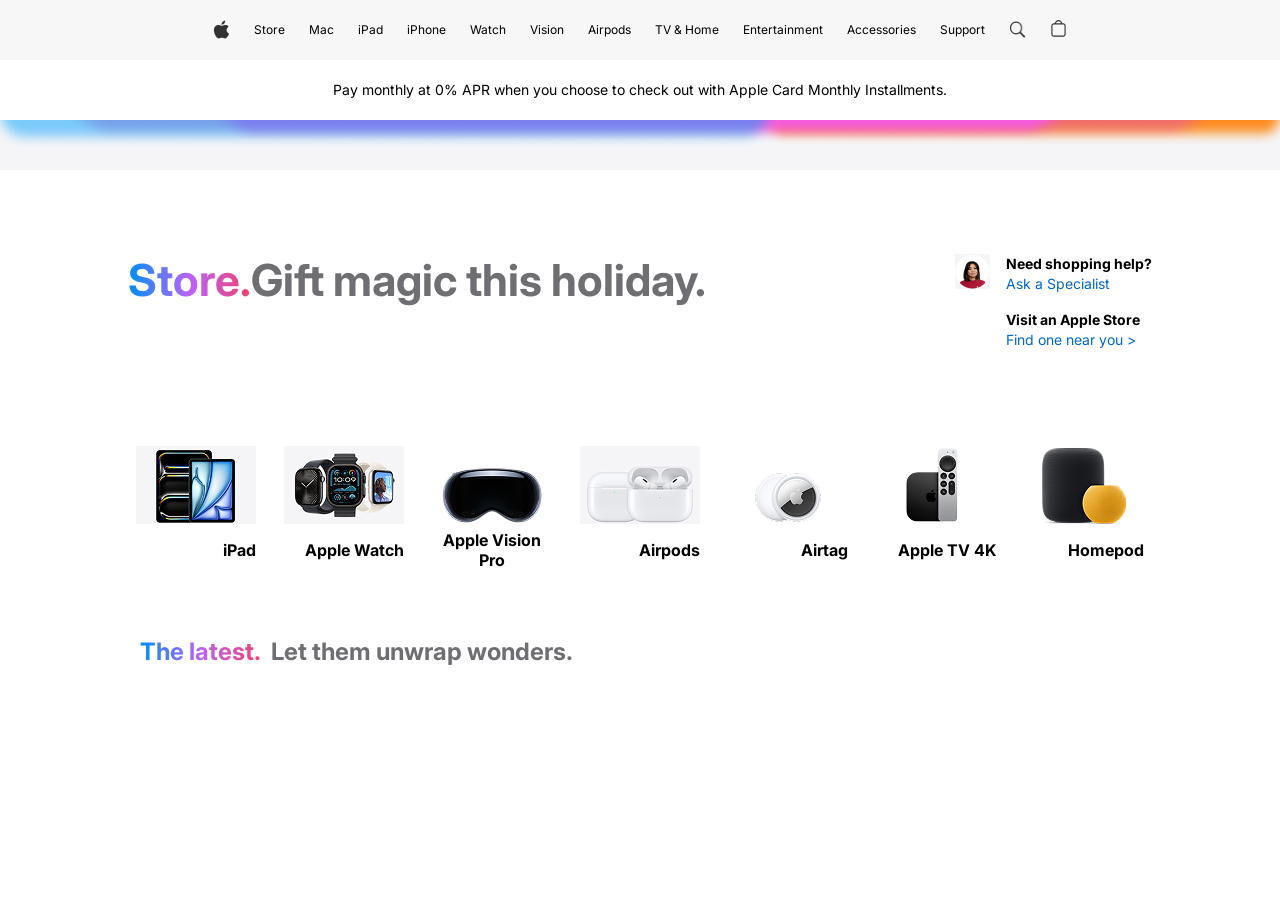
==== store.html @ 574b1105 "storeluugoo orsoon" ====
<!DOCTYPE html>
<html lang="en">
  <head>
    <meta charset="UTF-8" />
    <meta name="viewport" content="width=device-width, initial-scale=1.0" />
    <title>Store</title>
    <link rel="stylesheet" href="./store.css" />
    <link rel="preconnect" href="https://fonts.googleapis.com" />
    <link rel="preconnect" href="https://fonts.gstatic.com" crossorigin />
    <link
      href="https://fonts.googleapis.com/css2?family=Inter:ital,opsz,wght@0,14..32,100..900;1,14..32,100..900&display=swap"
      rel="stylesheet"
    />
  </head>
  <body>
    <div class="sections">
      <!-- section 1 -->
      <div class="section1 column">
        <!-- navigation bicih logo blur -->
        <div class="navigation2">
          <!-- header logos -->
          <div class="header center">
            <div class="menu2 row">
              <img src="/SVG.svg" alt="" class="icon" />
              <p class="inter">Store</p>
              <p class="inter">Mac</p>
              <p class="inter">iPad</p>
              <p class="inter">iPhone</p>
              <p class="inter">Watch</p>
              <p class="inter">Vision</p>
              <p class="inter">Airpods</p>
              <p class="inter">TV & Home</p>
              <p class="inter">Entertainment</p>
              <p class="inter">Accessories</p>
              <p class="inter">Support</p>
              <img src="/search.png" alt="" class="icon center" />
              <img src="/bag.svg" alt="" class="icon" />
            </div>
          </div>
          <!-- bicig -->
          <div class="menu-bicig font-general center">
            <p class="inter">
              Pay monthly at 0% APR when you choose to check out with Apple Card
              Monthly Installments.
            </p>
          </div>
          <!-- blur -->
          <div>
            <img src="./Blur.png" alt="" width="100%" />
          </div>
        </div>
        <!-- tom olon ongotei store. bicig bolon contacts -->
        <div class="ongo-store">
          <div class="row">
            <div class="Store-actual-bicig inter2 ongo-bicig">Store.</div>
            <div class="Store-actual-bicig inter2 ongogu-bicig">
              Gift magic this holiday.
            </div>
          </div>
          <div class="contact row">
            <img src="./hun.png" alt="" />
            <div class="contact-bicguud column">
              <div class="contact-part">
                <div class="font-general inter2 black">Need shopping help?</div>
                <div class="font-general inter contact-tsenher">
                  Ask a Specialist
                </div>
              </div>
              <div class="contact-part">
                <div class="font-general inter2 black">
                  Visit an Apple Store
                </div>
                <div class="font-general inter contact-tsenher">
                  Find one near you >
                </div>
              </div>
            </div>
          </div>
        </div>
        <!-- products -->
        <div class="products row">
          <div class="product-part">
            <img src="./img1.png" alt="" width="120px" height="78px" />
            <p class="inter2 product-part-bicig">Mac</p>
          </div>
          <div class="product-part">
            <img src="./img2.png" alt="" width="120px" height="78px" />
            <p class="inter2 product-part-bicig">iPhone</p>
          </div>
          <div class="product-part">
            <img src="./img3.png" alt="" width="120px" height="78px" />
            <p class="inter2 product-part-bicig">iPad</p>
          </div>
          <div class="product-part">
            <img src="./img4.png" alt="" width="120px" height="78px" />
            <p class="inter2 product-part-bicig">Apple Watch</p>
          </div>
          <div class="product-part">
            <img src="./img5.png" alt="" width="120px" height="78px" />
            <p class="inter2 product-part-bicig">Apple Vision Pro</p>
          </div>
          <div class="product-part">
            <img src="./img6.png" alt="" width="120px" height="78px" />
            <p class="inter2 product-part-bicig">Airpods</p>
          </div>
          <div class="product-part">
            <img src="./img7.png" alt="" width="120px" height="78px" />
            <p class="inter2 product-part-bicig">Airtag</p>
          </div>
          <div class="product-part">
            <img src="./img8.png" alt="" width="120px" height="78px" />
            <p class="inter2 product-part-bicig">Apple TV 4K</p>
          </div>
          <div class="product-part">
            <img src="./img9.png" alt="" width="120px" height="78px" />
            <p class="inter2 product-part-bicig">Homepod</p>
          </div>
          <div class="product-part">
            <img src="./img10.png" alt="" width="120px" height="78px" />
            <p class="inter2 product-part-bicig">Accessories</p>
          </div>
          <div class="product-part">
            <img src="./img11.png" alt="" width="120px" height="78px" />
            <p class="inter2 product-part-bicig">Apple Gift Card</p>
          </div>
        </div>
      </div>
      <!-- section 2 -->
      <div class="typical-section column">
        <div class="row typical-garchiguud">
          <div class="typical-garchig inter2 ongo-bicig">The latest.</div>
          <div class="typical-garchig inter2 ongogu-bicig">
            Let them unwrap wonders.
          </div>
        </div>
        <div class="section2-cards row">
          <div class="card1"></div>
        </div>
      </div>
    </div>
  </body>
</html>
---- store.css ----
* {
  margin: 0;
}
body {
  margin: 0;
  padding: 0;
}
#main {
  width: 100%;
  -webkit-background-size: cover;
  -moz-background-size: cover;
  -o-background-size: cover;
  background-size: cover;
  position: relative;
}
/* yronhii */
.column {
  display: flex;
  flex-direction: column;
}
.row {
  display: flex;
  flex-direction: row;
}
.center {
  display: flex;
  align-items: center;
  justify-content: center;
  text-align: center;
}

.inter {
  font-family: "Inter", sans-serif;
  font-optical-sizing: auto;
  font-weight: 400;
  font-style: normal;
}
.inter2 {
  font-family: "Inter", sans-serif;
  font-optical-sizing: auto;
  font-weight: 700;
  font-style: normal;
}
.white {
  color: white;
}
.black {
  color: black;
}
/* section */
.sections {
  display: flex;
  flex-direction: column;
  align-items: flex-end;
  gap: 60px;
  align-self: stretch;
  max-width: 1024;
}
.typical-section {
  display: flex;
  padding: 0 140px;
  flex-direction: column;
  align-items: flex-start;
  gap: 24px;
  align-self: stretch;
}
.typical-garchiguud {
  gap: 10px;
}
.typical-garchig {
  font-size: 24px;
  line-height: 32px;
}
/* section1 */

.section1 {
  gap: 80px;
  display: flex;
  justify-content: center;
  align-items: center;
}
.navigation2 {
  display: flex;
  flex-direction: column;
  align-items: center;
}
.header {
  background: rgba(245, 245, 247, 0.8);
  width: 100%;
}
.menu2 {
  display: flex;
  align-items: center;
  justify-content: center;
  gap: 24px;
  font-size: 12px;
  line-height: 60px;
  width: 1024px;
}
.icon {
  display: flex;
  width: 17px;
  height: 48px;
  align-items: center;
  margin: 0;
}
.menu-bicig {
  height: 60px;
}
.font-general {
  font-size: 14px;
  line-height: 20px;
}
.ongo-bicig {
  background: linear-gradient(90deg, #0090f7 0%, #ba62fc 50%, #f2416b 100%);
  background-clip: text;
  -webkit-background-clip: text;
  -webkit-text-fill-color: transparent;
}
.ongogu-bicig {
  color: rgba(110, 110, 115, 1);
}
.ongo-store {
  display: flex;
  justify-content: space-between;
  align-items: flex-start;

  width: 1024px;
}
.Store-actual-bicig {
  font-size: 44px;
  line-height: 52px;
}
.contact {
  display: flex;
  align-items: flex-start;
  gap: 16px;
}
.contact-bicguud {
  gap: 16px;
}
.contact-part {
  gap: 4px;
}
.contact-tsenher {
  color: rgba(0, 102, 204, 1);
}
.products {
  display: flex;
  justify-content: center;
  align-items: center;
  gap: 12px;
  overflow: scroll;
  width: 1024px;
}
.product-part {
  display: flex;
  width: 136px;
  padding: 16px 8px;
  flex-direction: column;
  align-items: flex-start;
  gap: 16px;
  text-align: center;
}
.product-part-bicig {
  display: flex;
  height: 20px;
  justify-content: flex-end;
  align-items: center;
  align-self: stretch;
}
/* section 1 haalt */
/* section 2 */
.section2-cards {
  display: flex;
  align-items: center;
  gap: 20px;
  align-self: stretch;
}
.card1 {
  background-image: url(./two-1.png);
  display: flex;
  justify-content: start;
}
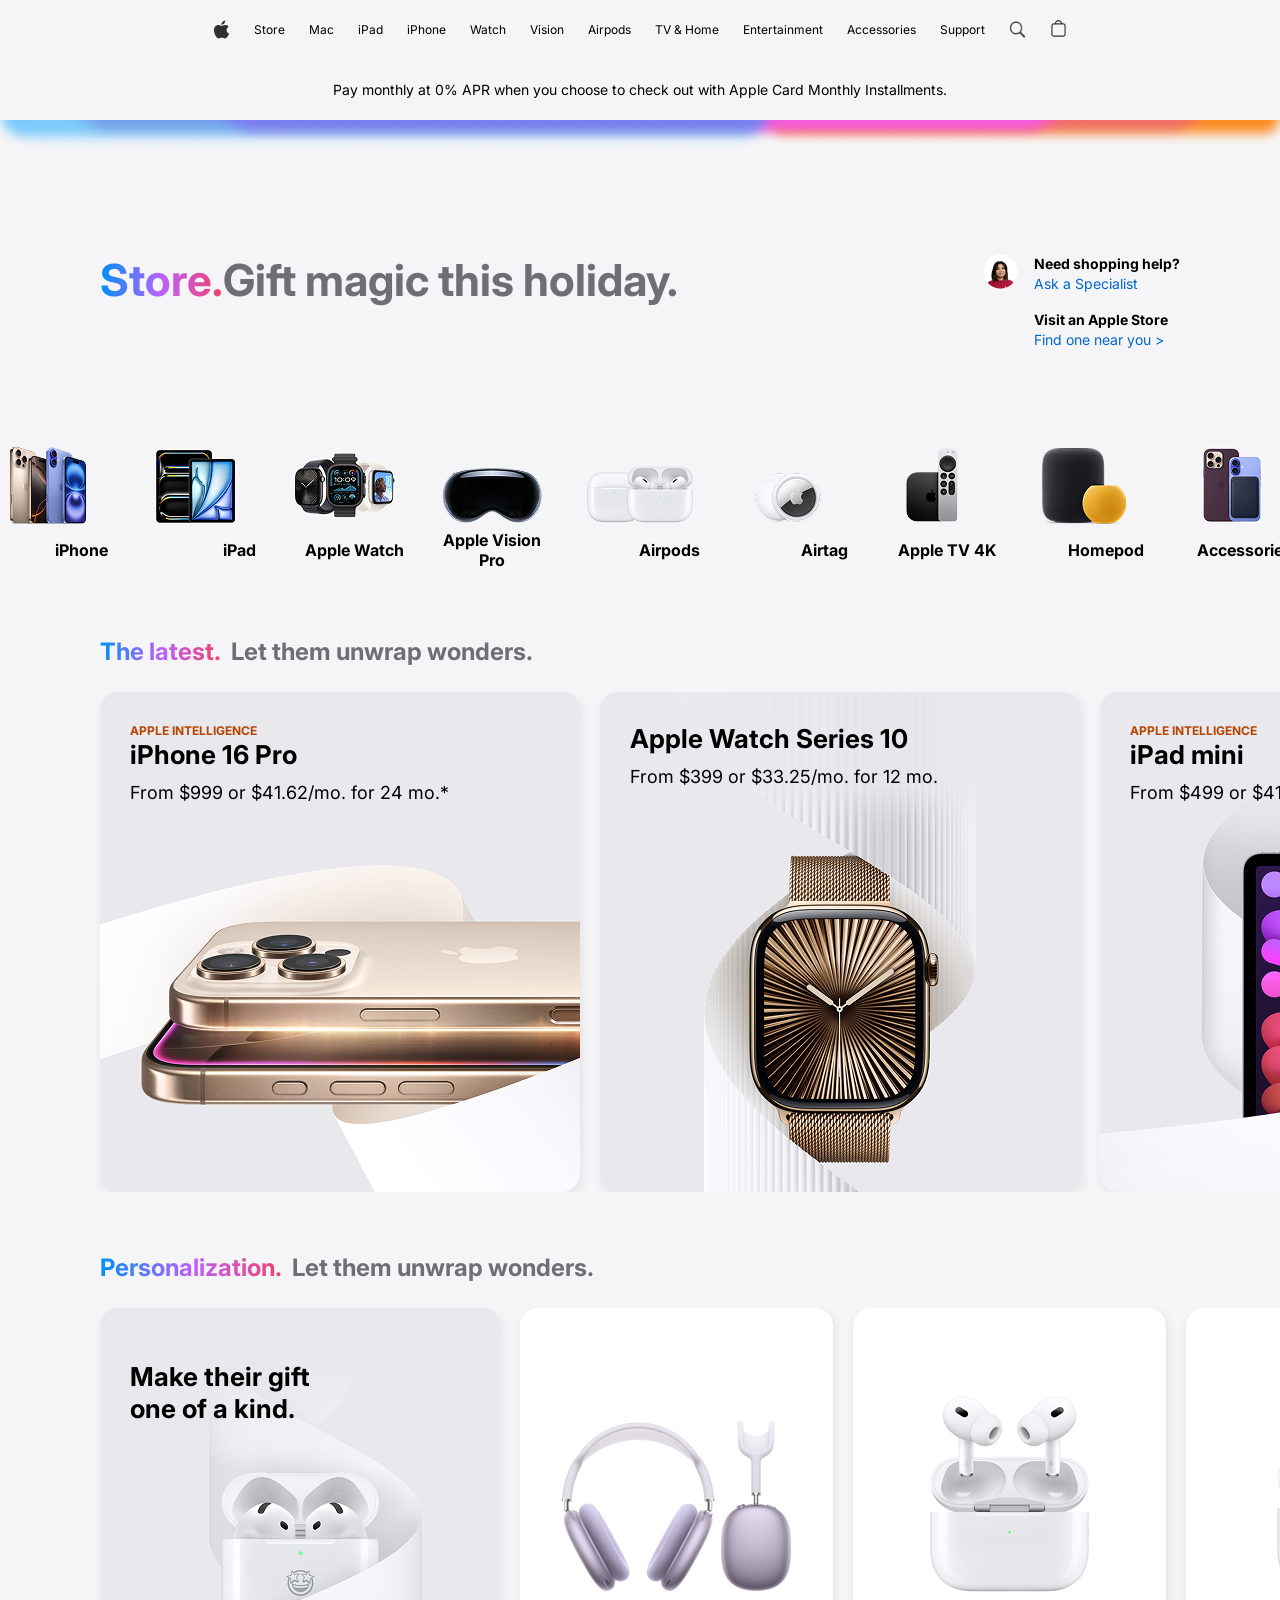
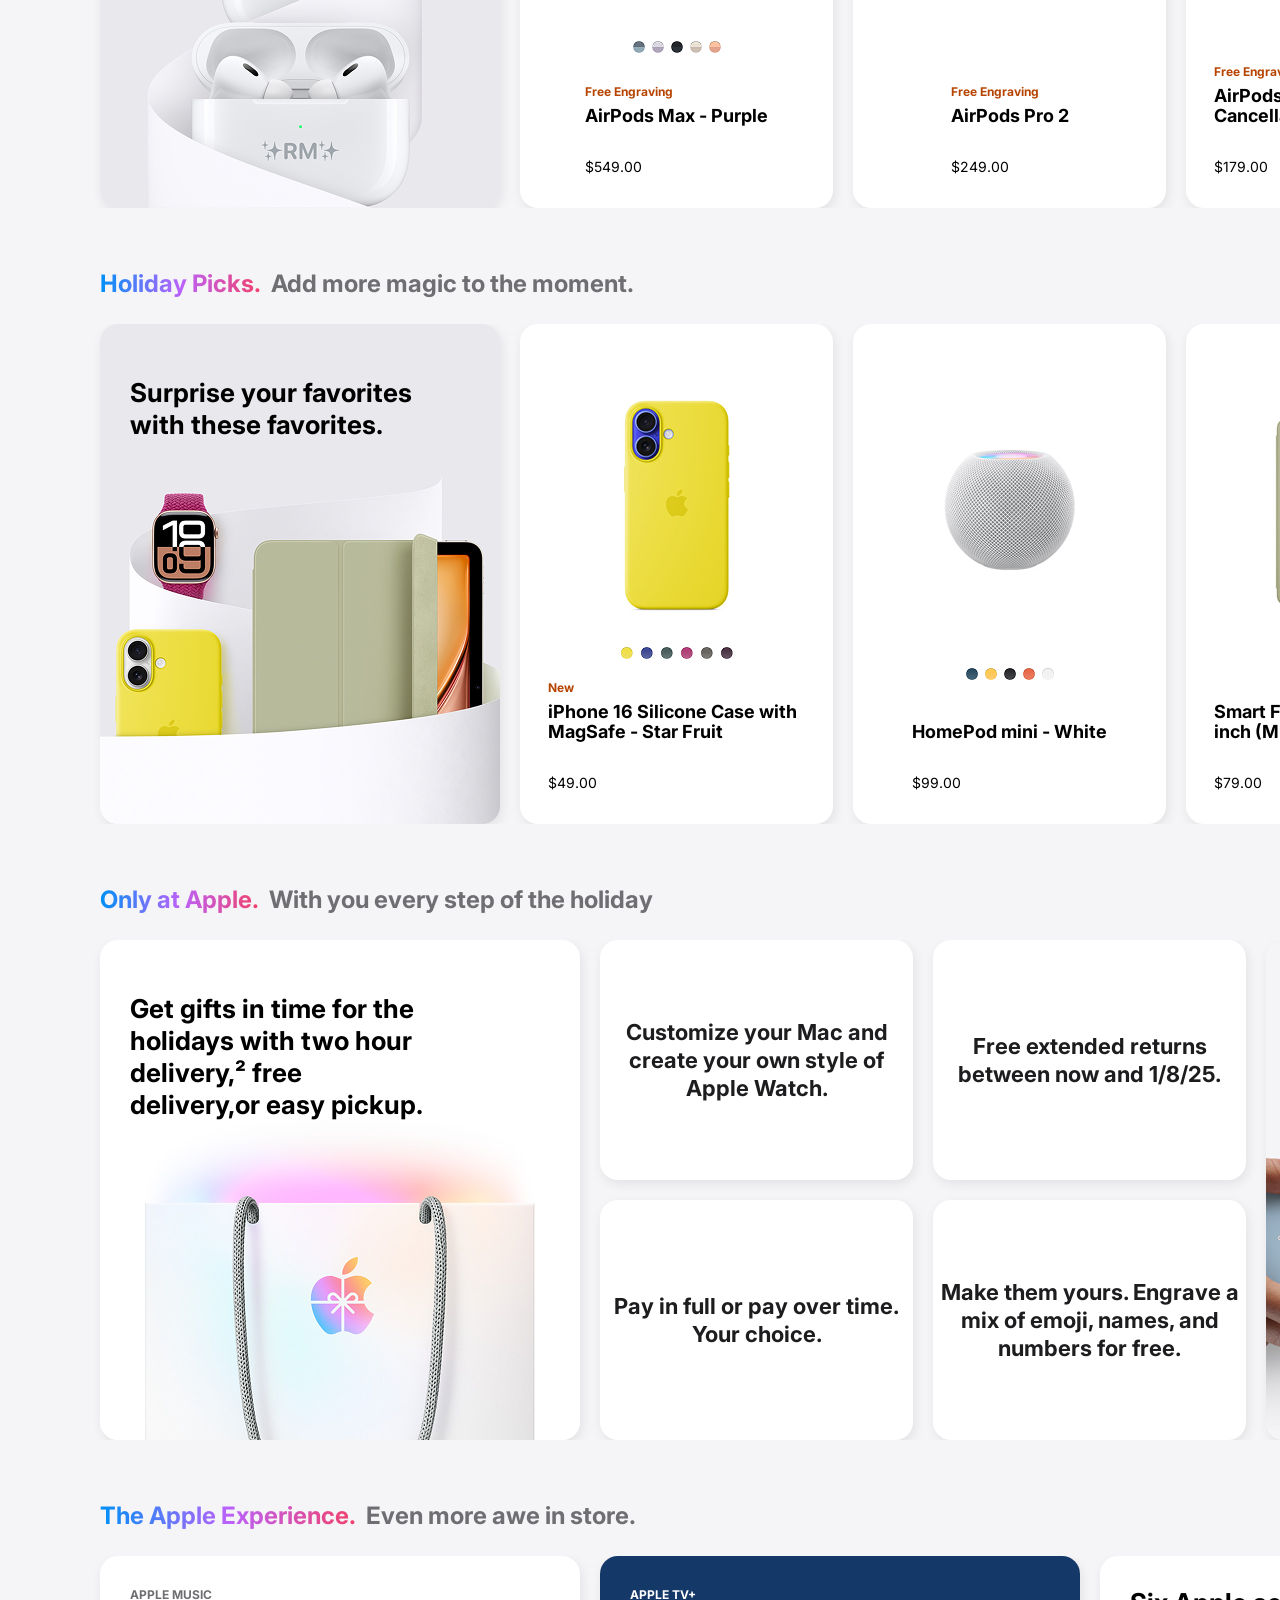
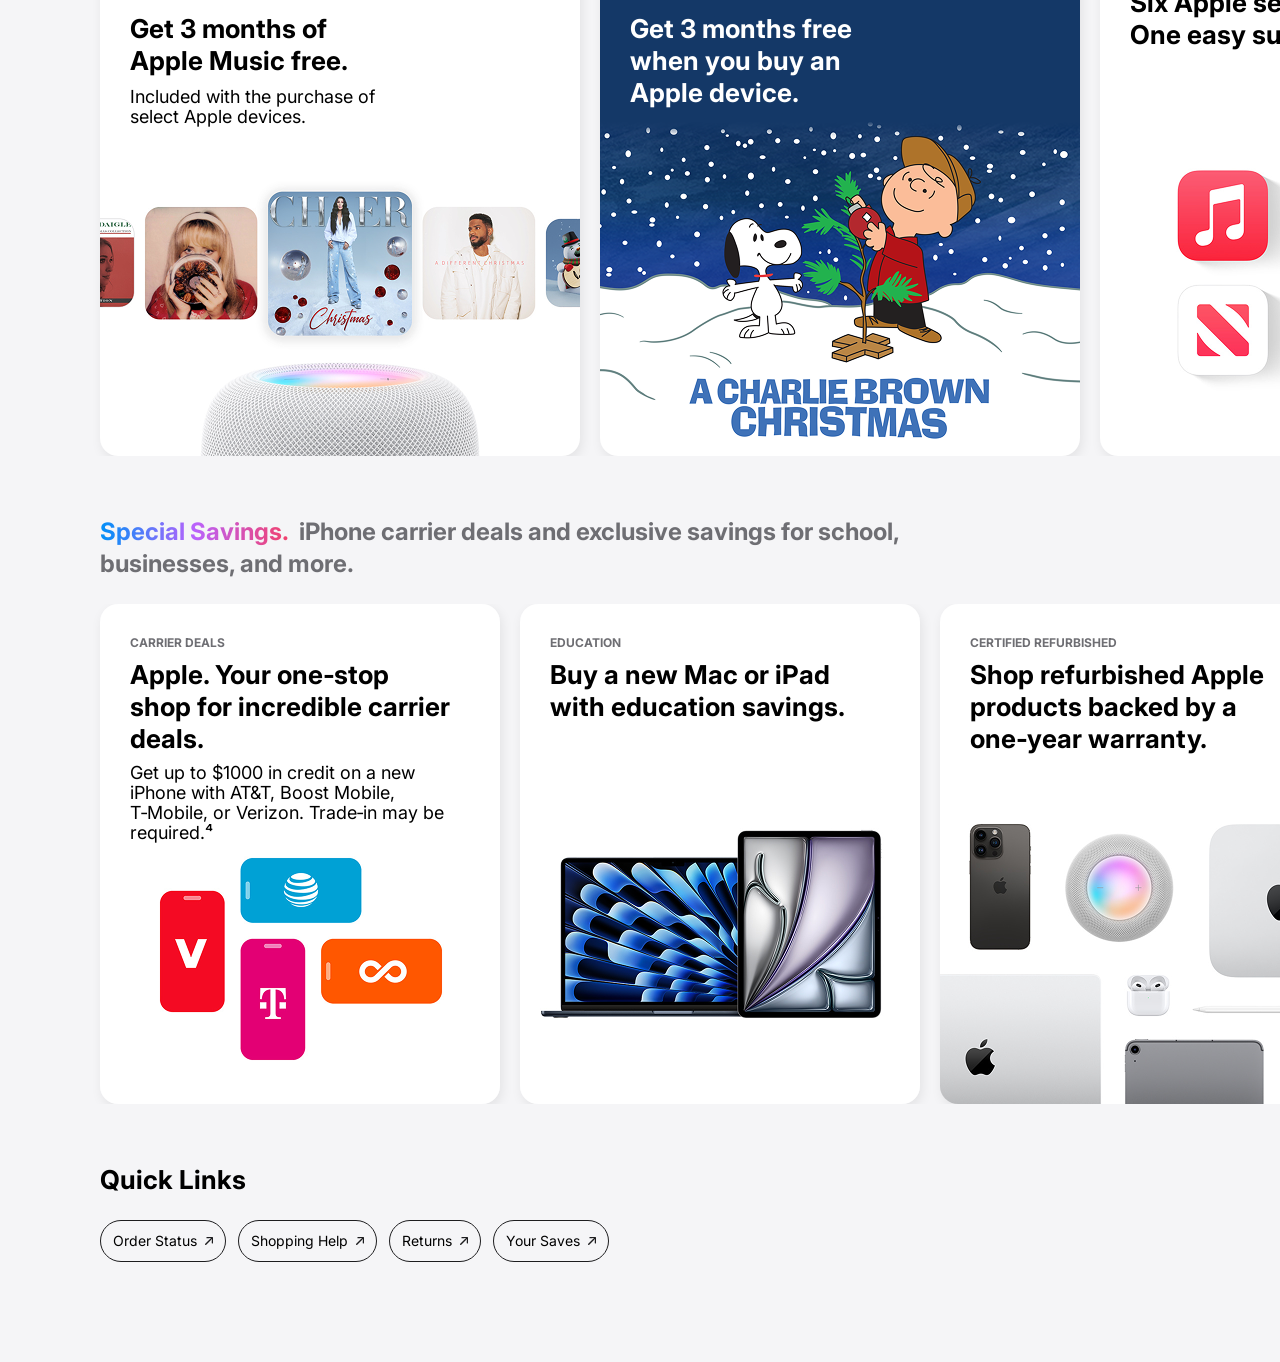
==== commit fba600b7: "holbolt" ====
--- a/store.html
+++ b/store.html
@@ -16,12 +16,15 @@
     <div class="sections">
       <!-- section 1 -->
       <div class="section1 column">
-        <!-- navigation bicih logo blur -->
+        <!-- navigation bicig logo blur -->
         <div class="navigation2">
           <!-- header logos -->
           <div class="header center">
             <div class="menu2 row">
-              <img src="/SVG.svg" alt="" class="icon" />
+              <a href="./mobile.html"
+                ><img src="/SVG.svg" alt="" class="icon" />
+              </a>
+
               <p class="inter">Store</p>
               <p class="inter">Mac</p>
               <p class="inter">iPad</p>
@@ -45,7 +48,7 @@
             </p>
           </div>
           <!-- blur -->
-          <div>
+          <div class="stretch">
             <img src="./Blur.png" alt="" width="100%" />
           </div>
         </div>
@@ -125,6 +128,7 @@
           </div>
         </div>
       </div>
+
       <!-- section 2 -->
       <div class="typical-section column">
         <div class="row typical-garchiguud">
@@ -133,8 +137,442 @@
             Let them unwrap wonders.
           </div>
         </div>
-        <div class="section2-cards row">
-          <div class="card1"></div>
+        <div class="scrolltest">
+          <div class="section-cards row">
+            <div class="two-card card1">
+              <div class="column general-content">
+                <div class="intelligence inter2">APPLE INTELLIGENCE</div>
+                <div class="tailbar column">
+                  <div class="content inter2">iPhone 16 Pro</div>
+                  <div class="price inter">
+                    From $999 or $41.62/mo. for 24 mo.*
+                  </div>
+                </div>
+              </div>
+            </div>
+            <div class="two-card card2">
+              <div class="column general-content">
+                <div class="tailbar column">
+                  <div class="content inter2">Apple Watch Series 10</div>
+                  <div class="price inter">
+                    From $399 or $33.25/mo. for 12 mo.
+                  </div>
+                </div>
+              </div>
+            </div>
+            <div class="two-card card3">
+              <div class="column general-content">
+                <div class="intelligence inter2">APPLE INTELLIGENCE</div>
+                <div class="tailbar column">
+                  <div class="content inter2">iPad mini</div>
+                  <div class="price inter">
+                    From $499 or $41.58/mo. for 12 mo.
+                  </div>
+                </div>
+              </div>
+            </div>
+            <div class="two-card card4">
+              <div class="column general-content">
+                <div class="intelligence inter2">APPLE INTELLIGENCE</div>
+                <div class="tailbar column">
+                  <div class="content inter2">MacBook Pro</div>
+                  <div class="price inter">
+                    From $1599 or $133.25/mo. for 12 mo.
+                  </div>
+                </div>
+              </div>
+            </div>
+          </div>
+        </div>
+      </div>
+
+      <!-- section 3 -->
+      <div class="typical-section column">
+        <div class="row typical-garchiguud">
+          <div class="typical-garchig inter2 ongo-bicig">Personalization.</div>
+          <div class="typical-garchig inter2 ongogu-bicig">
+            Let them unwrap wonders.
+          </div>
+        </div>
+        <div class="scrolltest">
+          <div class="section-cards row">
+            <div class="III-card1">
+              <div class="III-card1-bicig inter2">
+                Make their gift one of a kind.
+              </div>
+            </div>
+
+            <div class="III-card">
+              <img src="./three-2.png" alt="" />
+              <div class="tseguud">
+                <img src="./air-ongo1.png" alt="" />
+                <img src="./air-ongo2.png" alt="" />
+                <img src="./air-ongo3.png" alt="" />
+                <img src="./air-ongo4.png" alt="" />
+                <img src="./air-ongo5.png" alt="" />
+              </div>
+              <div class="card-bicig column">
+                <div class="card-deed-bicig column">
+                  <div class="free-engraving inter2">Free Engraving</div>
+                  <div class="inter2 price">AirPods Max - Purple</div>
+                </div>
+                <div class="card-price inter">$549.00</div>
+              </div>
+            </div>
+
+            <div class="III-card">
+              <img src="./three-3.png" alt="" />
+              <div class="card-bicig column">
+                <div class="card-deed-bicig column">
+                  <div class="free-engraving inter2">Free Engraving</div>
+                  <div class="inter2 price">AirPods Pro 2</div>
+                </div>
+                <div class="card-price inter">$249.00</div>
+              </div>
+            </div>
+
+            <div class="III-card">
+              <img src="./three-4.png" alt="" />
+              <div class="card-bicig column">
+                <div class="card-deed-bicig column">
+                  <div class="free-engraving inter2">Free Engraving</div>
+                  <div class="inter2 price">
+                    AirPods 4 with Active Noise Cancellation
+                  </div>
+                </div>
+                <div class="card-price inter">$179.00</div>
+              </div>
+            </div>
+
+            <div class="III-card">
+              <img src="./three-5.png" alt="" />
+              <div class="card-bicig column">
+                <div class="card-deed-bicig column">
+                  <div class="free-engraving inter2">New</div>
+                  <div class="inter2 price">Apple Pencil Pro</div>
+                </div>
+                <div class="card-price inter">$49.00</div>
+              </div>
+            </div>
+          </div>
+        </div>
+      </div>
+
+      <!-- section 4 -->
+      <div class="typical-section column">
+        <div class="row typical-garchiguud">
+          <div class="typical-garchig inter2 ongo-bicig">Holiday Picks.</div>
+          <div class="typical-garchig inter2 ongogu-bicig">
+            Add more magic to the moment.
+          </div>
+        </div>
+        <div class="scrolltest">
+          <div class="section-cards row">
+            <div class="IV-card1">
+              <div class="IV-card1-bicig inter2">
+                Surprise your favorites with these favorites.
+              </div>
+            </div>
+
+            <div class="III-card">
+              <img src="./four-2.png" alt="" />
+              <div class="tseguud">
+                <img src="./case-ongo1.png" alt="" />
+                <img src="./case-ongo2.png" alt="" />
+                <img src="./case-ongo3.png" alt="" />
+                <img src="./case-ongo4.png" alt="" />
+                <img src="./case-ongo5.png" alt="" />
+                <img src="./case-ongo6.png" alt="" />
+              </div>
+              <div class="card-bicig column">
+                <div class="card-deed-bicig column">
+                  <div class="free-engraving inter2">New</div>
+                  <div class="inter2 price">
+                    iPhone 16 Silicone Case with MagSafe - Star Fruit
+                  </div>
+                </div>
+                <div class="card-price inter">$49.00</div>
+              </div>
+            </div>
+
+            <div class="III-card">
+              <img src="./four-3.png" alt="" />
+              <div class="tseguud">
+                <img src="./pod-ongo1.png" alt="" />
+                <img src="./pod-ongo2.png" alt="" />
+                <img src="./pod-ongo3.png" alt="" />
+                <img src="./pod-ongo4.png" alt="" />
+                <img src="./pod-ongo5.png" alt="" />
+              </div>
+              <div class="card-bicig column">
+                <div class="card-deed-bicig column">
+                  <div class="inter2 price">HomePod mini - White</div>
+                </div>
+                <div class="card-price inter">$99.00</div>
+              </div>
+            </div>
+
+            <div class="III-card">
+              <img src="./four-4.png" alt="" />
+              <div class="tseguud">
+                <img src="./ipad-ongo1.png" alt="" />
+                <img src="./ipad-ongo2.png" alt="" />
+                <img src="./ipad-ongo3.png" alt="" />
+                <img src="./ipad-ongo4.png" alt="" />
+              </div>
+              <div class="card-bicig column">
+                <div class="card-deed-bicig column">
+                  <div class="inter2 price">
+                    Smart Folio for iPad Air 11 - inch (M2) - Sage
+                  </div>
+                </div>
+                <div class="card-price inter">$79.00</div>
+              </div>
+            </div>
+
+            <div class="III-card">
+              <img src="./four-5.png" alt="" />
+              <div class="tseguud">
+                <img src="./head-ongo1.png" alt="" />
+                <img src="./head-ongo2.png" alt="" />
+                <img src="./head-ongo3.png" alt="" />
+              </div>
+              <div class="card-bicig column">
+                <div class="card-deed-bicig column">
+                  <div class="free-engraving inter2">New</div>
+                  <div class="inter2 price">
+                    Beats Solo 4 - On-Ear Wireless Headphones - Slate Blue
+                  </div>
+                </div>
+                <div class="card-price inter">$79.00</div>
+              </div>
+            </div>
+          </div>
+        </div>
+      </div>
+
+      <!-- section 5 -->
+      <div class="typical-section column">
+        <div class="row typical-garchiguud">
+          <div class="typical-garchig inter2 ongo-bicig">Only at Apple.</div>
+          <div class="typical-garchig inter2 ongogu-bicig">
+            With you every step of the holiday
+          </div>
+        </div>
+
+        <div class="scrolltest">
+          <div class="section-cards row">
+            <div class="V-card1">
+              <div class="IV-card1-bicig inter2">
+                Get gifts in time for the holidays with two hour delivery,² free
+                delivery,or easy pickup.
+              </div>
+            </div>
+
+            <div class="V-small-boxes column">
+              <div class="box center">
+                <div class="box-bicig inter2">
+                  Customize your Mac and create your own style of Apple Watch.
+                </div>
+              </div>
+              <div class="box center">
+                <div class="box-bicig inter2">
+                  Pay in full or pay over time. Your choice.
+                </div>
+              </div>
+            </div>
+
+            <div class="V-small-boxes column">
+              <div class="box center">
+                <div class="box-bicig inter2">
+                  Free extended returns between now and 1/8/25.
+                </div>
+              </div>
+              <div class="box center">
+                <div class="box-bicig inter2">
+                  Make them yours. Engrave a mix of emoji, names, and numbers
+                  for free.
+                </div>
+              </div>
+            </div>
+            <div class="V-card4">
+              <div class="IV-card1-bicig inter2">
+                <div class="V-card4-trade inter2">APPLE TRADE IN</div>
+                Trade in your current device. Get credit toward a new one.³
+              </div>
+            </div>
+
+            <div class="V-card5">
+              <div class="V-card5-bicig inter2">
+                <div class="V-card4-trade inter2">APPLE SPECIALIST</div>
+                Find gifts with an Apple Specialist in a store or online.
+              </div>
+            </div>
+          </div>
+        </div>
+      </div>
+
+      <!-- section 6 -->
+      <div class="typical-section column">
+        <div class="row typical-garchiguud">
+          <div class="typical-garchig inter2 ongo-bicig">
+            The Apple Experience.
+          </div>
+          <div class="typical-garchig inter2 ongogu-bicig">
+            Even more awe in store.
+          </div>
+        </div>
+        <div class="scrolltest">
+          <div class="section-cards row">
+            <div class="two-card VI-card1">
+              <div class="column general-content">
+                <div class="VI-card-tailbar column">
+                  <div class="V-card4-trade inter2">APPLE MUSIC</div>
+                  <div class="content inter2">
+                    Get 3 months of Apple Music free.
+                  </div>
+                  <div class="price inter">
+                    Included with the purchase of select Apple devices.
+                  </div>
+                </div>
+              </div>
+            </div>
+
+            <div class="two-card VI-card2">
+              <div class="column general-content">
+                <div class="VI-card-tailbar column">
+                  <div class="VI-card2-jijig-bicig inter2">APPLE TV+</div>
+                  <div class="white content inter2">
+                    Get 3 months free when you buy an Apple device.
+                  </div>
+                </div>
+              </div>
+            </div>
+
+            <div class="two-card VI-card3">
+              <div class="column general-content">
+                <div class="content inter2 VI-card3-bicig">
+                  Six Apple services. One easy subscription.
+                </div>
+              </div>
+            </div>
+
+            <div class="two-card VI-card4">
+              <div class="column general-content">
+                <div class="VI-card-tailbar column">
+                  <div class="V-card4-trade inter2">APPLE INTELLIGENCE</div>
+                  <div class="content inter2">
+                    New features for writing, focus,communication, and more.
+                  </div>
+                </div>
+              </div>
+            </div>
+          </div>
+        </div>
+      </div>
+
+      <!-- section 7 -->
+      <div class="typical-section column">
+        <div class="column">
+          <div class="row typical-garchiguud">
+            <div class="typical-garchig inter2 ongo-bicig">
+              Special Savings.
+            </div>
+            <div class="typical-garchig inter2 ongogu-bicig">
+              iPhone carrier deals and exclusive savings for school,
+            </div>
+          </div>
+          <div class="inter2 typical-garchig ongogu-bicig typical-garchiguud">
+            businesses, and more.
+          </div>
+        </div>
+        <div class="scrolltest">
+          <div class="section-cards row">
+            <div class="VII-card VII-card1">
+              <div class="column general-content">
+                <div class="VII-card-tailbar column">
+                  <div class="V-card4-trade inter2">CARRIER DEALS</div>
+                  <div class="content inter2">
+                    Apple. Your one‑stop shop for incredible carrier deals.
+                  </div>
+                  <div class="price inter">
+                    Get up to $1000 in credit on a new iPhone with AT&T,
+                    Boost Mobile, T‑Mobile, or Verizon. Trade‑in may be
+                    required.⁴
+                  </div>
+                </div>
+              </div>
+            </div>
+
+            <div class="VII-card VII-card2">
+              <div class="column general-content">
+                <div class="VII-card-tailbar column">
+                  <div class="V-card4-trade inter2">EDUCATION</div>
+                  <div class="content inter2">
+                    Buy a new Mac or iPad with education savings.
+                  </div>
+                </div>
+              </div>
+            </div>
+
+            <div class="VII-card VII-card3">
+              <div class="column general-content">
+                <div class="VII-card-tailbar column">
+                  <div class="V-card4-trade inter2">CERTIFIED REFURBISHED</div>
+                  <div class="content inter2">
+                    Shop refurbished Apple products backed by a one‑year
+                    warranty.
+                  </div>
+                </div>
+              </div>
+            </div>
+
+            <div class="VII-card VII-card4">
+              <div class="column general-content">
+                <div class="VII-card-tailbar column">
+                  <div class="V-card4-trade inter2">BUSINESS</div>
+                  <div class="white content inter2">
+                    From enterprise to small business, we’ll work with you.
+                  </div>
+                </div>
+              </div>
+            </div>
+
+            <div class="VII-card VII-card5">
+              <div class="column general-content">
+                <div class="VII-card-tailbar column">
+                  <div class="V-card4-trade inter2">GOVERNMENT</div>
+                  <div class="content inter2">
+                    Special pricing is available for state, local, and federal
+                    agencies.
+                  </div>
+                </div>
+              </div>
+            </div>
+          </div>
+        </div>
+      </div>
+
+      <!-- section 8 quick links -->
+      <div class="links column">
+        <div class="content inter2 quick-links">Quick Links</div>
+        <div class="row buttons">
+          <div class="button">
+            <div class="font-general inter">Order Status</div>
+            <img src="./Vector.png" alt="" />
+          </div>
+          <div class="button">
+            <div class="font-general inter">Shopping Help</div>
+            <img src="./Vector.png" alt="" />
+          </div>
+          <div class="button">
+            <div class="font-general inter">Returns</div>
+            <img src="./Vector.png" alt="" />
+          </div>
+          <div class="button">
+            <div class="font-general inter">Your Saves</div>
+            <img src="./Vector.png" alt="" />
+          </div>
         </div>
       </div>
     </div>
--- a/store.css
+++ b/store.css
@@ -4,6 +4,7 @@
 body {
   margin: 0;
   padding: 0;
+  background-color: #f5f5f7;
 }
 #main {
   width: 100%;
@@ -47,42 +48,30 @@
 .black {
   color: black;
 }
+.stretch {
+  width: 100%;
+}
 /* section */
 .sections {
   display: flex;
   flex-direction: column;
-  align-items: flex-end;
+  align-items: center;
+  justify-content: center;
   gap: 60px;
-  align-self: stretch;
-  max-width: 1024;
-}
-.typical-section {
-  display: flex;
-  padding: 0 140px;
-  flex-direction: column;
-  align-items: flex-start;
-  gap: 24px;
-  align-self: stretch;
-}
-.typical-garchiguud {
-  gap: 10px;
-}
-.typical-garchig {
-  font-size: 24px;
-  line-height: 32px;
-}
+}
+
 /* section1 */
 
 .section1 {
   gap: 80px;
   display: flex;
   justify-content: center;
-  align-items: center;
+  width: 100%;
 }
 .navigation2 {
   display: flex;
   flex-direction: column;
-  align-items: center;
+  width: 100%;
 }
 .header {
   background: rgba(245, 245, 247, 0.8);
@@ -124,8 +113,8 @@
   display: flex;
   justify-content: space-between;
   align-items: flex-start;
-
-  width: 1024px;
+  padding-left: 100px;
+  padding-right: 100px;
 }
 .Store-actual-bicig {
   font-size: 44px;
@@ -150,8 +139,8 @@
   justify-content: center;
   align-items: center;
   gap: 12px;
+  min-width: 1024px;
   overflow: scroll;
-  width: 1024px;
 }
 .product-part {
   display: flex;
@@ -169,16 +158,289 @@
   align-items: center;
   align-self: stretch;
 }
-/* section 1 haalt */
 /* section 2 */
-.section2-cards {
-  display: flex;
-  align-items: center;
+.typical-section {
+  display: flex;
+  align-items: flex-start;
+  gap: 24px;
+  width: 100%;
+}
+.typical-garchiguud {
+  gap: 10px;
+  padding-left: 100px;
+  padding-right: 100px;
+}
+.typical-garchig {
+  font-size: 24px;
+  line-height: 32px;
+}
+.scrolltest {
+  overflow: scroll;
+  width: 100%;
+}
+.section-cards {
+  display: flex;
+  justify-content: center;
   gap: 20px;
-  align-self: stretch;
+  width: fit-content;
+  padding-left: 100px;
+}
+.two-card {
+  display: flex;
+  justify-content: start;
+  height: 500px;
+  min-width: 480px;
+  border-radius: 18px;
+  background: #fff;
+  box-shadow: 2px 4px 12px 0 rgba(0, 0, 0, 0.08);
 }
 .card1 {
   background-image: url(./two-1.png);
+}
+.general-content {
+  padding-top: 31px;
+  padding-left: 30px;
+}
+.intelligence {
+  color: rgba(182, 68, 0, 1);
+  font-size: 12px;
+  line-height: 16px;
+}
+.tailbar {
+  gap: 12px;
+}
+.content {
+  font-size: 26px;
+  line-height: 32px;
+}
+.price {
+  font-size: 18px;
+  line-height: 20px;
+}
+.card2 {
+  background-image: url(./two-2.png);
+}
+.card3 {
+  background-image: url(./two-3.png);
+}
+.card4 {
+  background-image: url(./two-4.png);
+}
+/* section 3 */
+.III-card1 {
+  background-image: url(./three-1.png);
+  height: 500px;
+  width: 400px;
   display: flex;
   justify-content: start;
-}
+  align-items: flex-start;
+  border-radius: 18px;
+  box-shadow: 2px 4px 12px 0 rgba(0, 0, 0, 0.08);
+}
+.III-card1-bicig {
+  font-size: 26px;
+  line-height: 32px;
+  padding-top: 53px;
+  padding-left: 30px;
+  width: 197px;
+}
+.III-card {
+  display: flex;
+  flex-direction: column;
+  align-items: center;
+  justify-content: space-between;
+  width: 257px;
+  height: 397px;
+  padding: 71px 28px 32px 28px;
+  border-radius: 18px;
+  background: #fff;
+  box-shadow: 2px 4px 12px 0 rgba(0, 0, 0, 0.08);
+}
+.tseguud {
+  display: flex;
+  width: 253px;
+  height: 58px;
+  align-items: center;
+  justify-content: center;
+  gap: 7px;
+}
+.free-engraving {
+  color: rgba(182, 68, 0, 1);
+  font-size: 12px;
+  line-height: 16px;
+  width: 100%;
+  display: flex;
+  align-items: flex-start;
+}
+.card-bicig {
+  gap: 32px;
+}
+.card-deed-bicig {
+  gap: 6px;
+}
+.card-price {
+  font-size: 14px;
+  line-height: 18px;
+}
+/* section 4 */
+.IV-card1 {
+  background-image: url(./four-1.png);
+  height: 500px;
+  width: 400px;
+  display: flex;
+  justify-content: start;
+  align-items: flex-start;
+  border-radius: 18px;
+  box-shadow: 2px 4px 12px 0 rgba(0, 0, 0, 0.08);
+}
+.IV-card1-bicig {
+  font-size: 26px;
+  line-height: 32px;
+  padding-top: 53px;
+  padding-left: 30px;
+  width: 326px;
+}
+/* section 5 */
+.V-card1 {
+  background-image: url(./five-1.png);
+  width: 480px;
+  height: 500px;
+  border-radius: 18px;
+  box-shadow: 2px 4px 12px 0 rgba(0, 0, 0, 0.08);
+}
+.V-small-boxes {
+  gap: 20px;
+}
+.box {
+  width: 313px;
+  height: 240px;
+  flex-shrink: 0;
+  border-radius: 18px;
+  background: #fff;
+  box-shadow: 2px 4px 12px 0 rgba(0, 0, 0, 0.08);
+}
+.box-bicig {
+  font-size: 22px;
+  line-height: 28px;
+  color: rgba(29, 29, 31, 1);
+}
+.V-card4 {
+  background-image: url(./trade.jpg);
+  width: 480px;
+  height: 500px;
+  border-radius: 18px;
+  box-shadow: 2px 4px 12px 0 rgba(0, 0, 0, 0.08);
+}
+.V-card4-trade {
+  font-size: 12px;
+  line-height: 16px;
+  color: rgba(110, 110, 115, 1);
+}
+/* section 5 */
+.V-card5 {
+  background-image: url(./five-5.jpg);
+  width: 480px;
+  height: 500px;
+  border-radius: 18px;
+  box-shadow: 2px 4px 12px 0 rgba(0, 0, 0, 0.08);
+  background-size: cover;
+  background-position: center;
+}
+.V-card5-bicig {
+  font-size: 26px;
+  line-height: 32px;
+  padding-top: 53px;
+  padding-left: 30px;
+  width: 361px;
+}
+
+/* section 6 */
+.VI-card1 {
+  background-image: url(./six-1.png);
+}
+.VI-card-tailbar {
+  gap: 10px;
+  width: 275px;
+}
+.VI-card2 {
+  background-image: url(./six-2.png);
+}
+.VI-card2-jijig-bicig {
+  font-size: 12px;
+  line-height: 16px;
+  color: rgba(255, 255, 255, 1);
+}
+.VI-card3 {
+  background-image: url(./six-3.png);
+}
+.VI-card3-bicig {
+  width: 285px;
+}
+.VI-card4 {
+  background-image: url(./six-4.jpg);
+  width: 480px;
+  height: 500px;
+  border-radius: 18px;
+  box-shadow: 2px 4px 12px 0 rgba(0, 0, 0, 0.08);
+  background-size: cover;
+  background-position: center;
+}
+/* section 7 */
+.VII-card {
+  height: 500px;
+  width: 400px;
+  display: flex;
+  justify-content: start;
+  align-items: flex-start;
+  border-radius: 18px;
+  box-shadow: 2px 4px 12px 0 rgba(0, 0, 0, 0.08);
+}
+.VII-card-tailbar {
+  width: 323px;
+  gap: 8px;
+}
+
+.VII-card1 {
+  background-image: url(./seven-1.png);
+  background-size: cover;
+  background-position: center;
+}
+.VII-card2 {
+  background-image: url(./seven-2.png);
+}
+.VII-card3 {
+  background-image: url(./seven-3.png);
+}
+.VII-card4 {
+  background-image: url(./seven-4.png);
+}
+.VII-card5 {
+  background-image: url(./seven-5.jpg);
+  background-size: cover;
+  background-position: center;
+}
+/* section 8 */
+.links {
+  gap: 24px;
+  display: flex;
+  align-items: flex-start;
+  width: 100%;
+  padding-bottom: 100px;
+}
+.quick-links {
+  padding-left: 100px;
+  padding-right: 100px;
+}
+.buttons {
+  gap: 12px;
+  padding-left: 100px;
+  padding-right: 100px;
+}
+.button {
+  display: flex;
+  padding: 10px 12px;
+  align-items: center;
+  gap: 8px;
+  border-radius: 999px;
+  border: 1px solid #1d1d1f;
+}
